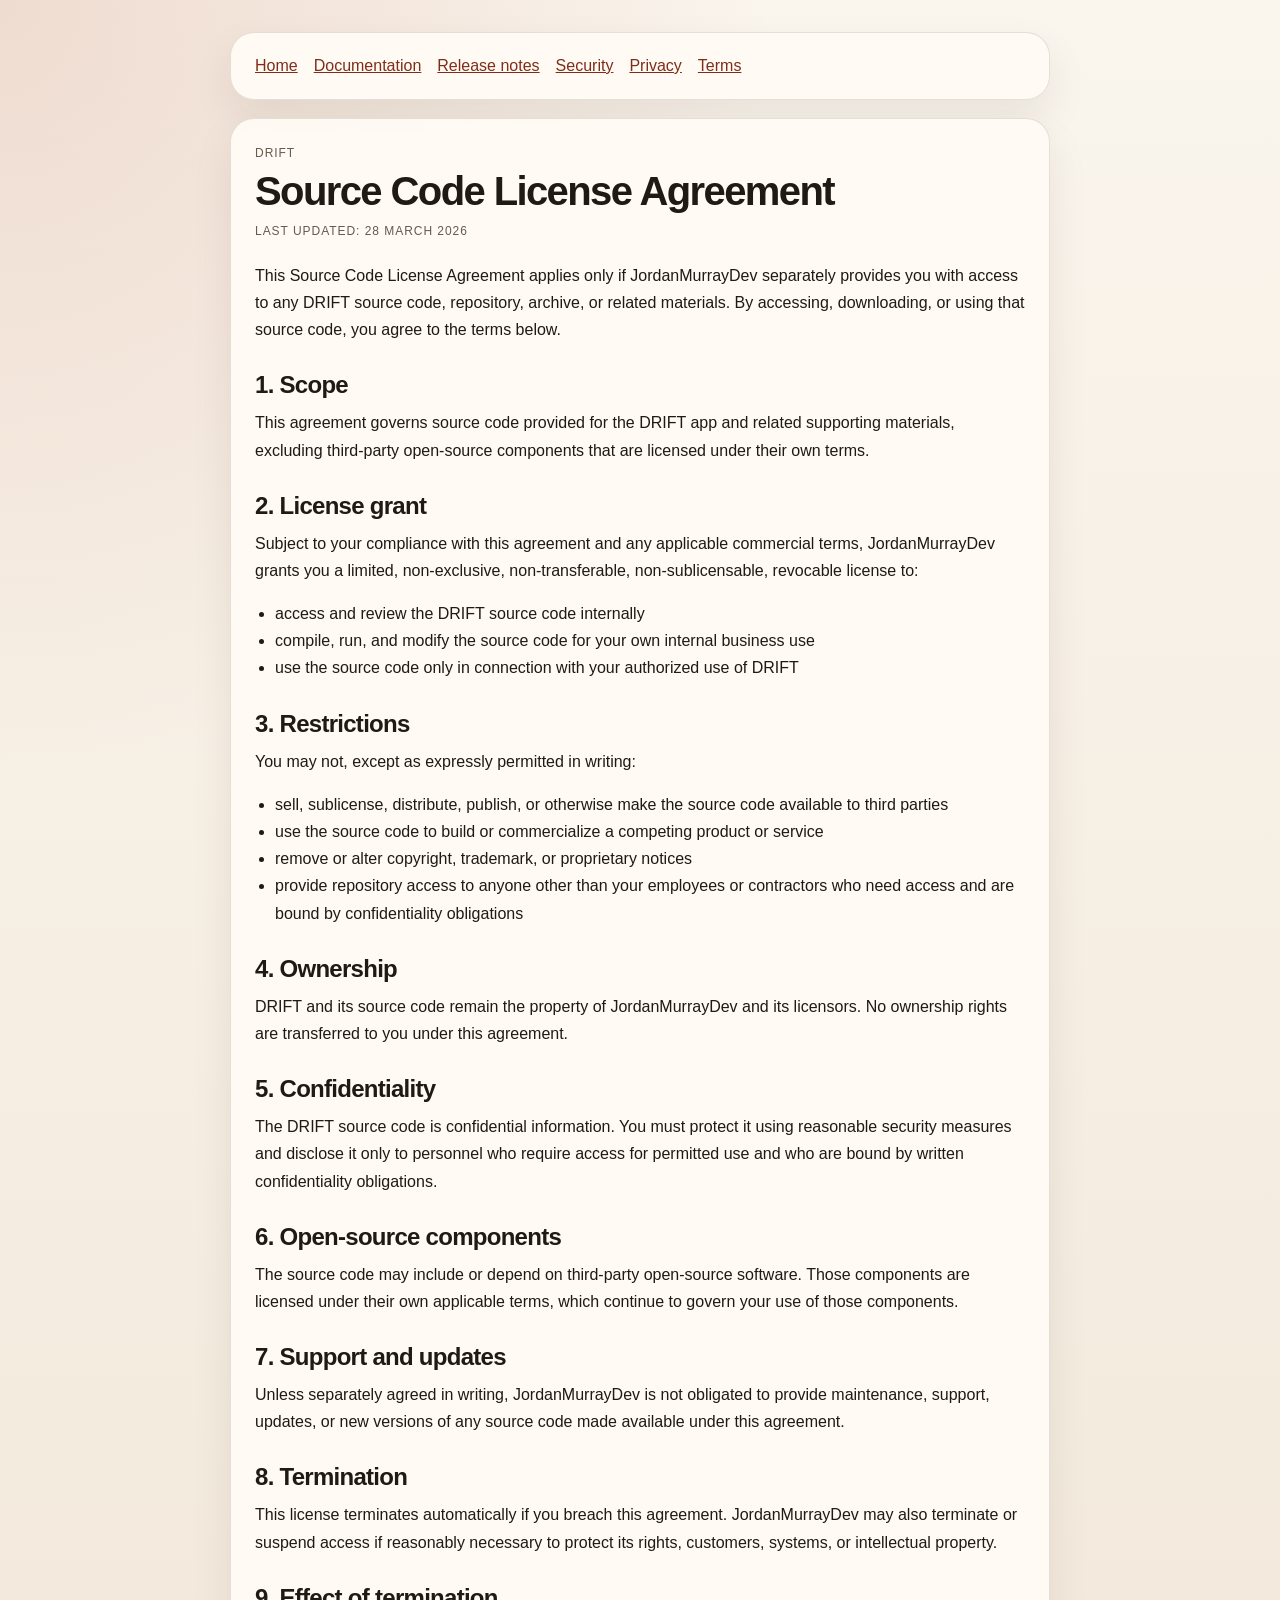
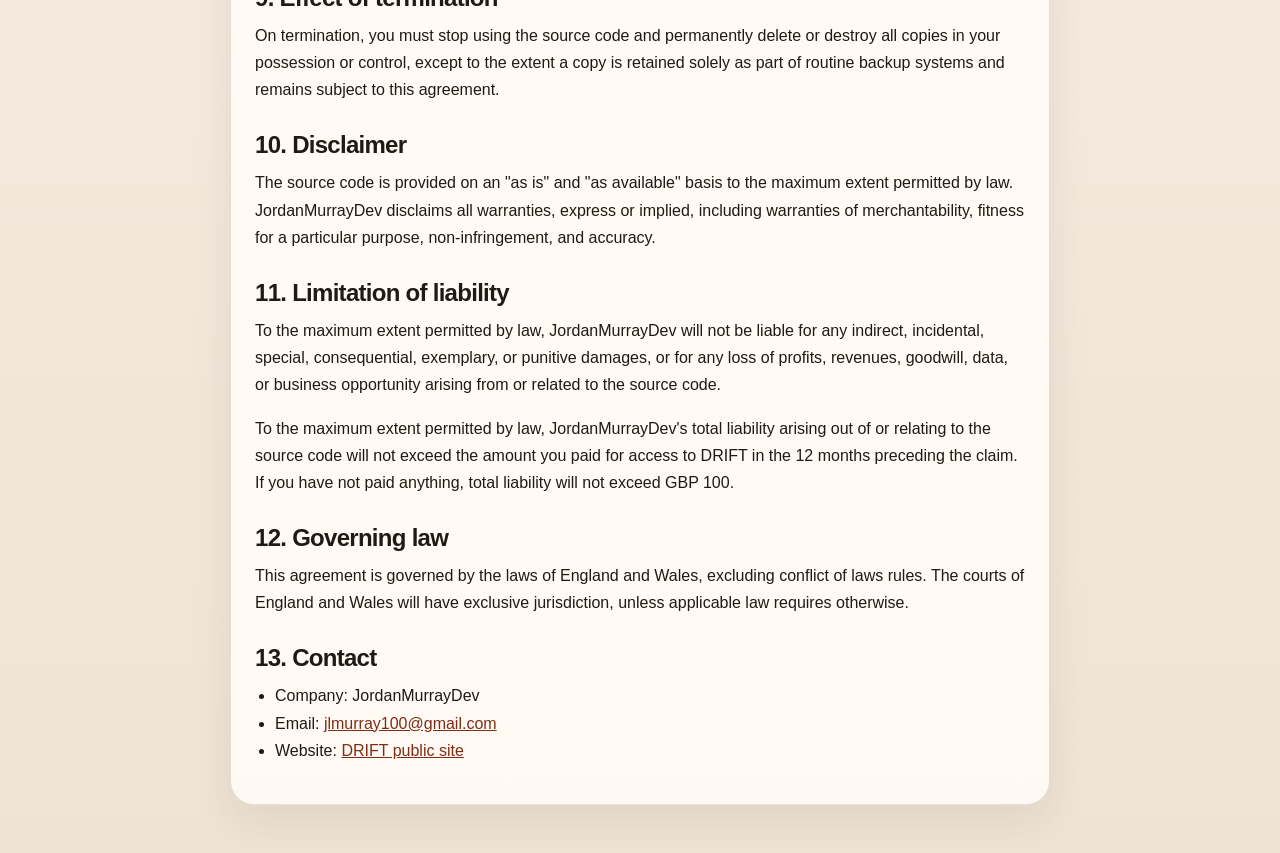
==== source-code-license-agreement/index.html @ d38a83f5 "Add source code license agreement page" ====
<!doctype html>
<html lang="en">
  <head>
    <meta charset="utf-8" />
    <meta name="viewport" content="width=device-width, initial-scale=1" />
    <title>DRIFT Source Code License Agreement</title>
    <link rel="stylesheet" href="../styles.css" />
  </head>
  <body>
    <main class="shell content-shell">
      <nav class="nav">
        <a href="../index.html">Home</a>
        <a href="../documentation.html">Documentation</a>
        <a href="../release-notes.html">Release notes</a>
        <a href="../security.html">Security</a>
        <a href="../privacy.html">Privacy</a>
        <a href="../terms.html">Terms</a>
      </nav>

      <article class="legal-card">
        <p class="eyebrow">DRIFT</p>
        <h1>Source Code License Agreement</h1>
        <p class="last-updated">Last updated: 28 March 2026</p>

        <p>
          This Source Code License Agreement applies only if JordanMurrayDev separately provides you with access to any
          DRIFT source code, repository, archive, or related materials. By accessing, downloading, or using that source
          code, you agree to the terms below.
        </p>

        <h2>1. Scope</h2>
        <p>
          This agreement governs source code provided for the DRIFT app and related supporting materials, excluding third-party
          open-source components that are licensed under their own terms.
        </p>

        <h2>2. License grant</h2>
        <p>
          Subject to your compliance with this agreement and any applicable commercial terms, JordanMurrayDev grants you a limited,
          non-exclusive, non-transferable, non-sublicensable, revocable license to:
        </p>
        <ul>
          <li>access and review the DRIFT source code internally</li>
          <li>compile, run, and modify the source code for your own internal business use</li>
          <li>use the source code only in connection with your authorized use of DRIFT</li>
        </ul>

        <h2>3. Restrictions</h2>
        <p>You may not, except as expressly permitted in writing:</p>
        <ul>
          <li>sell, sublicense, distribute, publish, or otherwise make the source code available to third parties</li>
          <li>use the source code to build or commercialize a competing product or service</li>
          <li>remove or alter copyright, trademark, or proprietary notices</li>
          <li>provide repository access to anyone other than your employees or contractors who need access and are bound by confidentiality obligations</li>
        </ul>

        <h2>4. Ownership</h2>
        <p>
          DRIFT and its source code remain the property of JordanMurrayDev and its licensors. No ownership rights are transferred
          to you under this agreement.
        </p>

        <h2>5. Confidentiality</h2>
        <p>
          The DRIFT source code is confidential information. You must protect it using reasonable security measures and disclose it
          only to personnel who require access for permitted use and who are bound by written confidentiality obligations.
        </p>

        <h2>6. Open-source components</h2>
        <p>
          The source code may include or depend on third-party open-source software. Those components are licensed under their own
          applicable terms, which continue to govern your use of those components.
        </p>

        <h2>7. Support and updates</h2>
        <p>
          Unless separately agreed in writing, JordanMurrayDev is not obligated to provide maintenance, support, updates, or new
          versions of any source code made available under this agreement.
        </p>

        <h2>8. Termination</h2>
        <p>
          This license terminates automatically if you breach this agreement. JordanMurrayDev may also terminate or suspend access
          if reasonably necessary to protect its rights, customers, systems, or intellectual property.
        </p>

        <h2>9. Effect of termination</h2>
        <p>
          On termination, you must stop using the source code and permanently delete or destroy all copies in your possession or
          control, except to the extent a copy is retained solely as part of routine backup systems and remains subject to this agreement.
        </p>

        <h2>10. Disclaimer</h2>
        <p>
          The source code is provided on an "as is" and "as available" basis to the maximum extent permitted by law. JordanMurrayDev
          disclaims all warranties, express or implied, including warranties of merchantability, fitness for a particular purpose,
          non-infringement, and accuracy.
        </p>

        <h2>11. Limitation of liability</h2>
        <p>
          To the maximum extent permitted by law, JordanMurrayDev will not be liable for any indirect, incidental, special,
          consequential, exemplary, or punitive damages, or for any loss of profits, revenues, goodwill, data, or business opportunity
          arising from or related to the source code.
        </p>
        <p>
          To the maximum extent permitted by law, JordanMurrayDev's total liability arising out of or relating to the source code will
          not exceed the amount you paid for access to DRIFT in the 12 months preceding the claim. If you have not paid anything,
          total liability will not exceed GBP 100.
        </p>

        <h2>12. Governing law</h2>
        <p>
          This agreement is governed by the laws of England and Wales, excluding conflict of laws rules. The courts of England and
          Wales will have exclusive jurisdiction, unless applicable law requires otherwise.
        </p>

        <h2>13. Contact</h2>
        <ul>
          <li>Company: JordanMurrayDev</li>
          <li>Email: <a href="mailto:jlmurray100@gmail.com">jlmurray100@gmail.com</a></li>
          <li>Website: <a href="../index.html">DRIFT public site</a></li>
        </ul>
      </article>
    </main>
  </body>
</html>
---- styles.css ----
:root {
  color-scheme: light;
  --bg: #f5efe5;
  --panel: rgba(255, 251, 245, 0.94);
  --text: #1f1a14;
  --muted: #655a50;
  --line: rgba(70, 51, 30, 0.14);
  --accent: #b24d2f;
  --accent-deep: #7f2d17;
  --shadow: 0 18px 42px rgba(33, 24, 16, 0.08);
  font-family: "IBM Plex Sans", "Segoe UI", sans-serif;
}

* {
  box-sizing: border-box;
}

body {
  margin: 0;
  color: var(--text);
  background:
    radial-gradient(circle at top left, rgba(178, 77, 47, 0.15), transparent 28%),
    linear-gradient(180deg, #faf5ed 0%, #efe4d4 100%);
}

a {
  color: var(--accent-deep);
}

.shell {
  max-width: 1040px;
  margin: 0 auto;
  padding: 32px 20px 48px;
}

.content-shell {
  max-width: 860px;
}

.hero,
.nav,
.card,
.section-card,
.legal-card,
.footer-card,
.notice {
  border: 1px solid var(--line);
  background: var(--panel);
  border-radius: 24px;
  box-shadow: var(--shadow);
}

.hero,
.nav,
.card,
.section-card,
.legal-card,
.footer-card,
.notice {
  padding: 24px;
}

.hero,
.nav,
.footer-card,
.notice {
  margin-bottom: 18px;
}

.eyebrow,
.last-updated,
.meta {
  color: var(--muted);
  text-transform: uppercase;
  letter-spacing: 0.08em;
  font-size: 12px;
}

.eyebrow {
  margin: 0 0 8px;
}

.last-updated {
  margin: 0 0 20px;
}

h1,
h2,
h3,
p,
ul {
  margin-top: 0;
}

h1 {
  margin-bottom: 10px;
  font-size: 40px;
  line-height: 1;
  letter-spacing: -0.04em;
}

h2 {
  margin-top: 28px;
  margin-bottom: 10px;
  font-size: 24px;
  letter-spacing: -0.03em;
}

h3 {
  margin-top: 22px;
  margin-bottom: 8px;
  font-size: 18px;
}

.lede {
  max-width: 760px;
  color: var(--muted);
  font-size: 18px;
}

.nav {
  display: flex;
  gap: 16px;
  flex-wrap: wrap;
}

.grid {
  display: grid;
  grid-template-columns: repeat(auto-fit, minmax(240px, 1fr));
  gap: 18px;
}

.card p,
.section-card p,
.legal-card p,
.notice p {
  line-height: 1.7;
}

.section-card ul,
.legal-card ul,
.notice ul {
  padding-left: 20px;
  line-height: 1.7;
}

.card-grid {
  display: grid;
  grid-template-columns: repeat(auto-fit, minmax(260px, 1fr));
  gap: 18px;
}

.card h2 {
  margin-top: 0;
}

.footer-card {
  display: grid;
  gap: 6px;
}

.table-wrap {
  overflow-x: auto;
}

table {
  width: 100%;
  border-collapse: collapse;
}

th,
td {
  padding: 12px 10px;
  border-bottom: 1px solid var(--line);
  text-align: left;
}

th {
  font-size: 13px;
  color: var(--muted);
  text-transform: uppercase;
  letter-spacing: 0.08em;
}

.pill {
  display: inline-flex;
  padding: 5px 10px;
  border-radius: 999px;
  background: rgba(178, 77, 47, 0.12);
  color: var(--accent-deep);
  font-size: 12px;
  font-weight: 600;
  text-transform: uppercase;
  letter-spacing: 0.06em;
}

@media (max-width: 720px) {
  h1 {
    font-size: 32px;
  }

  .shell {
    padding: 20px 14px 32px;
  }
}
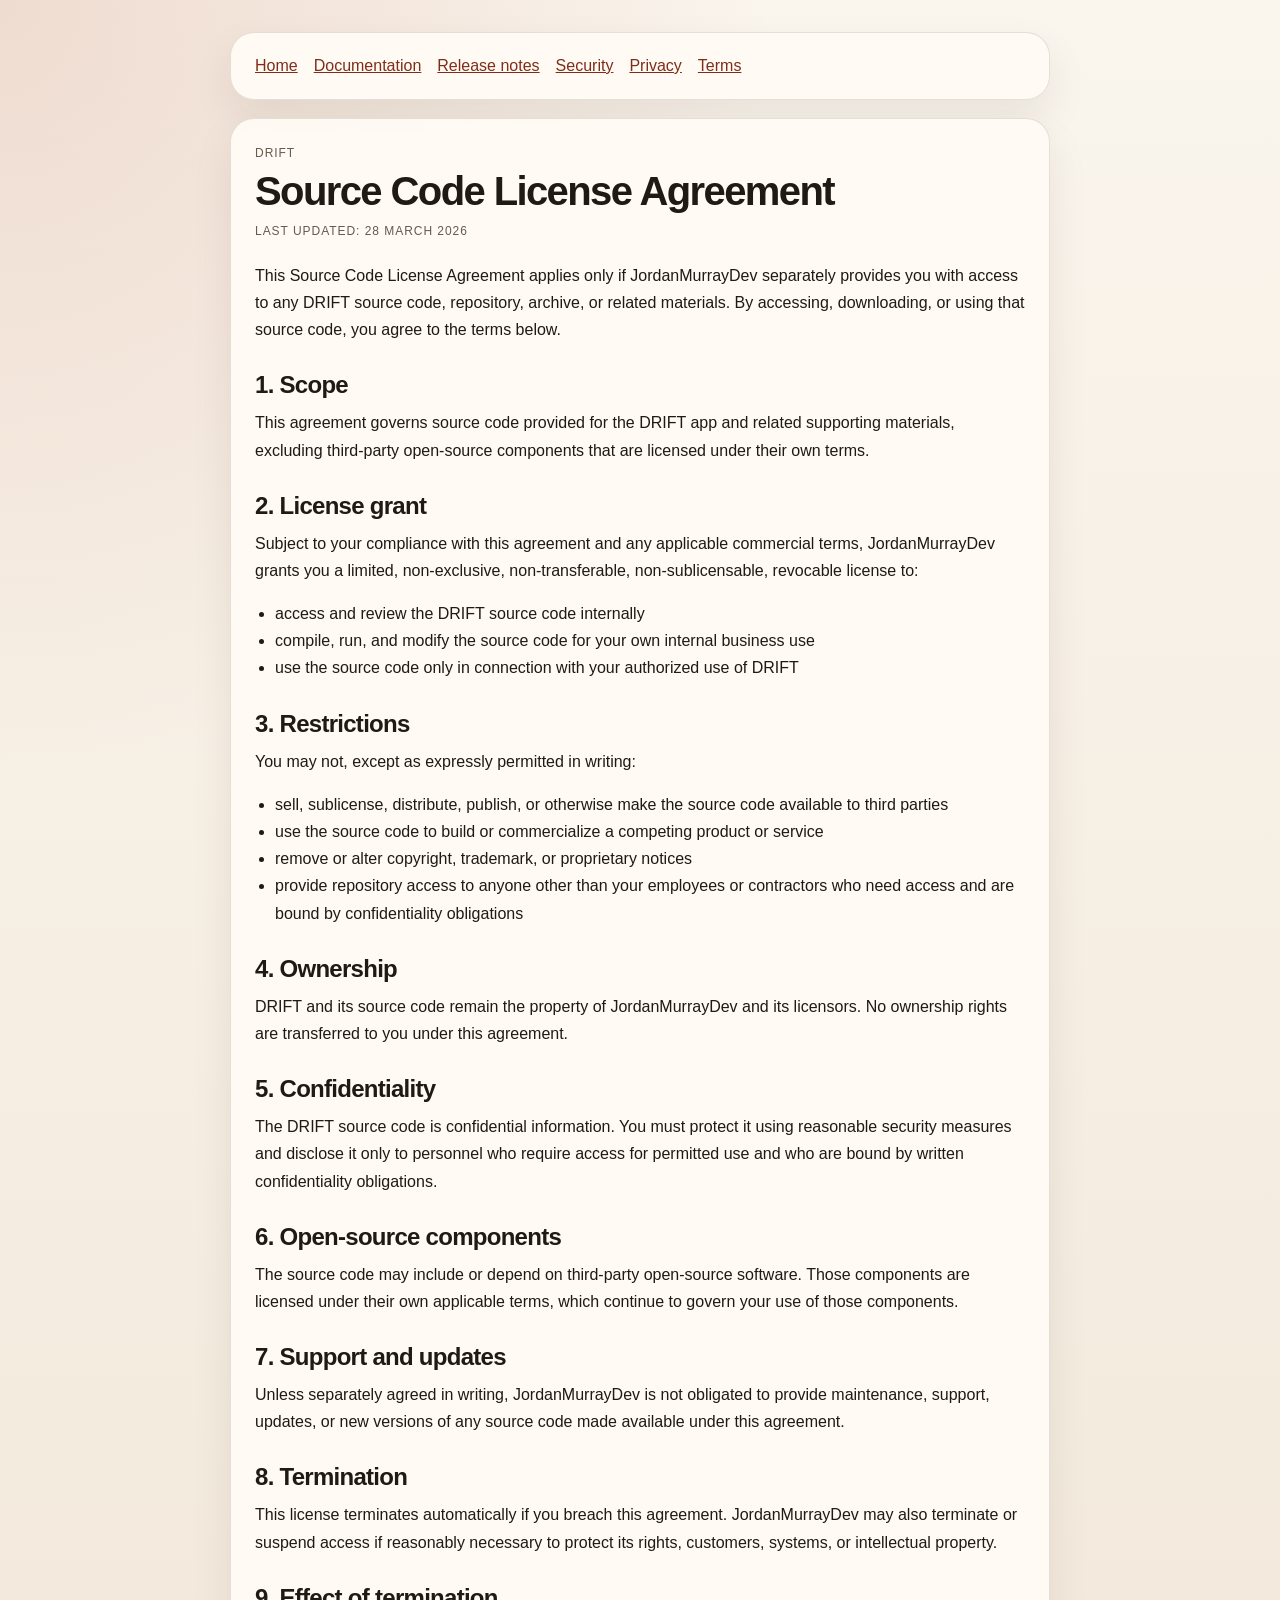
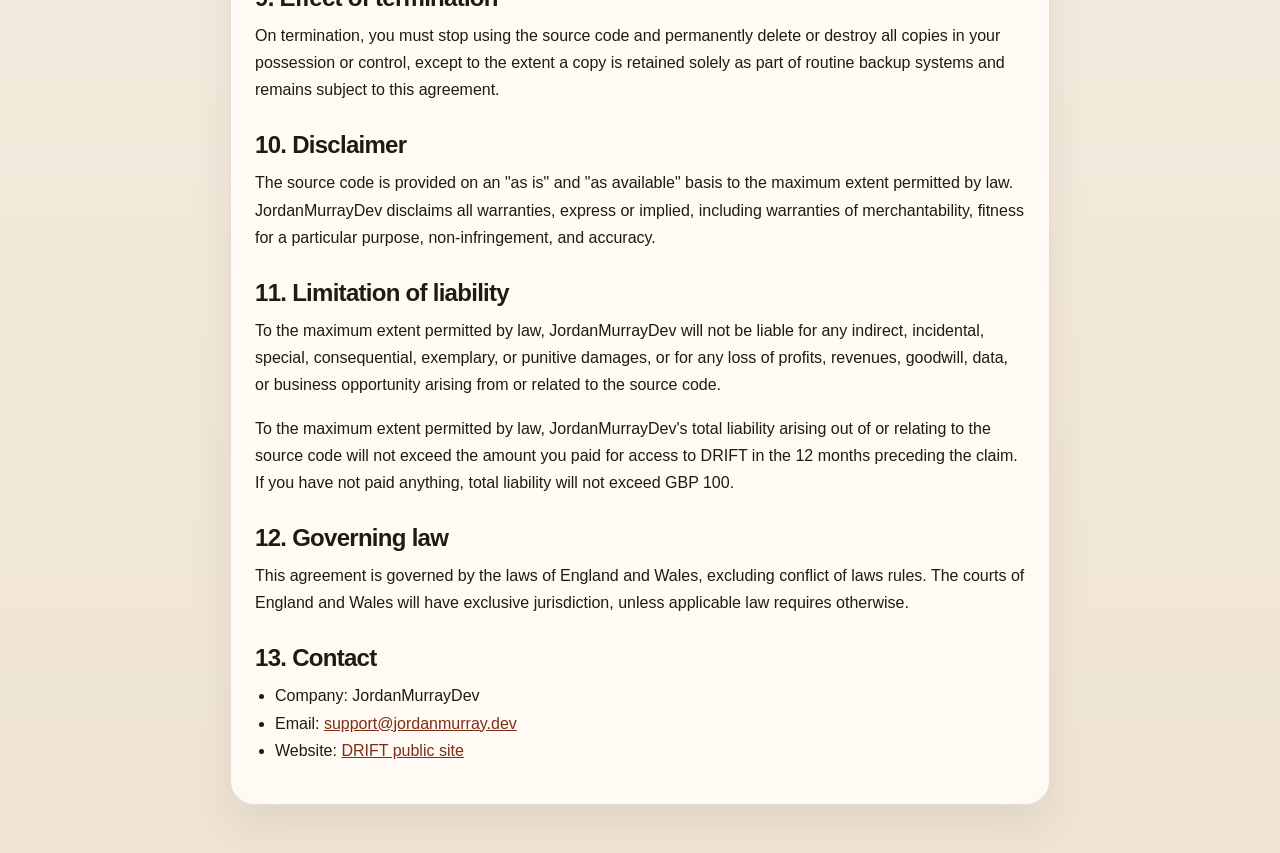
==== commit af1a7b48: "Update support email to domain address" ====
--- a/source-code-license-agreement/index.html
+++ b/source-code-license-agreement/index.html
@@ -118,7 +118,7 @@
         <h2>13. Contact</h2>
         <ul>
           <li>Company: JordanMurrayDev</li>
-          <li>Email: <a href="mailto:jlmurray100@gmail.com">jlmurray100@gmail.com</a></li>
+          <li>Email: <a href="mailto:support@jordanmurray.dev">support@jordanmurray.dev</a></li>
           <li>Website: <a href="../index.html">DRIFT public site</a></li>
         </ul>
       </article>
